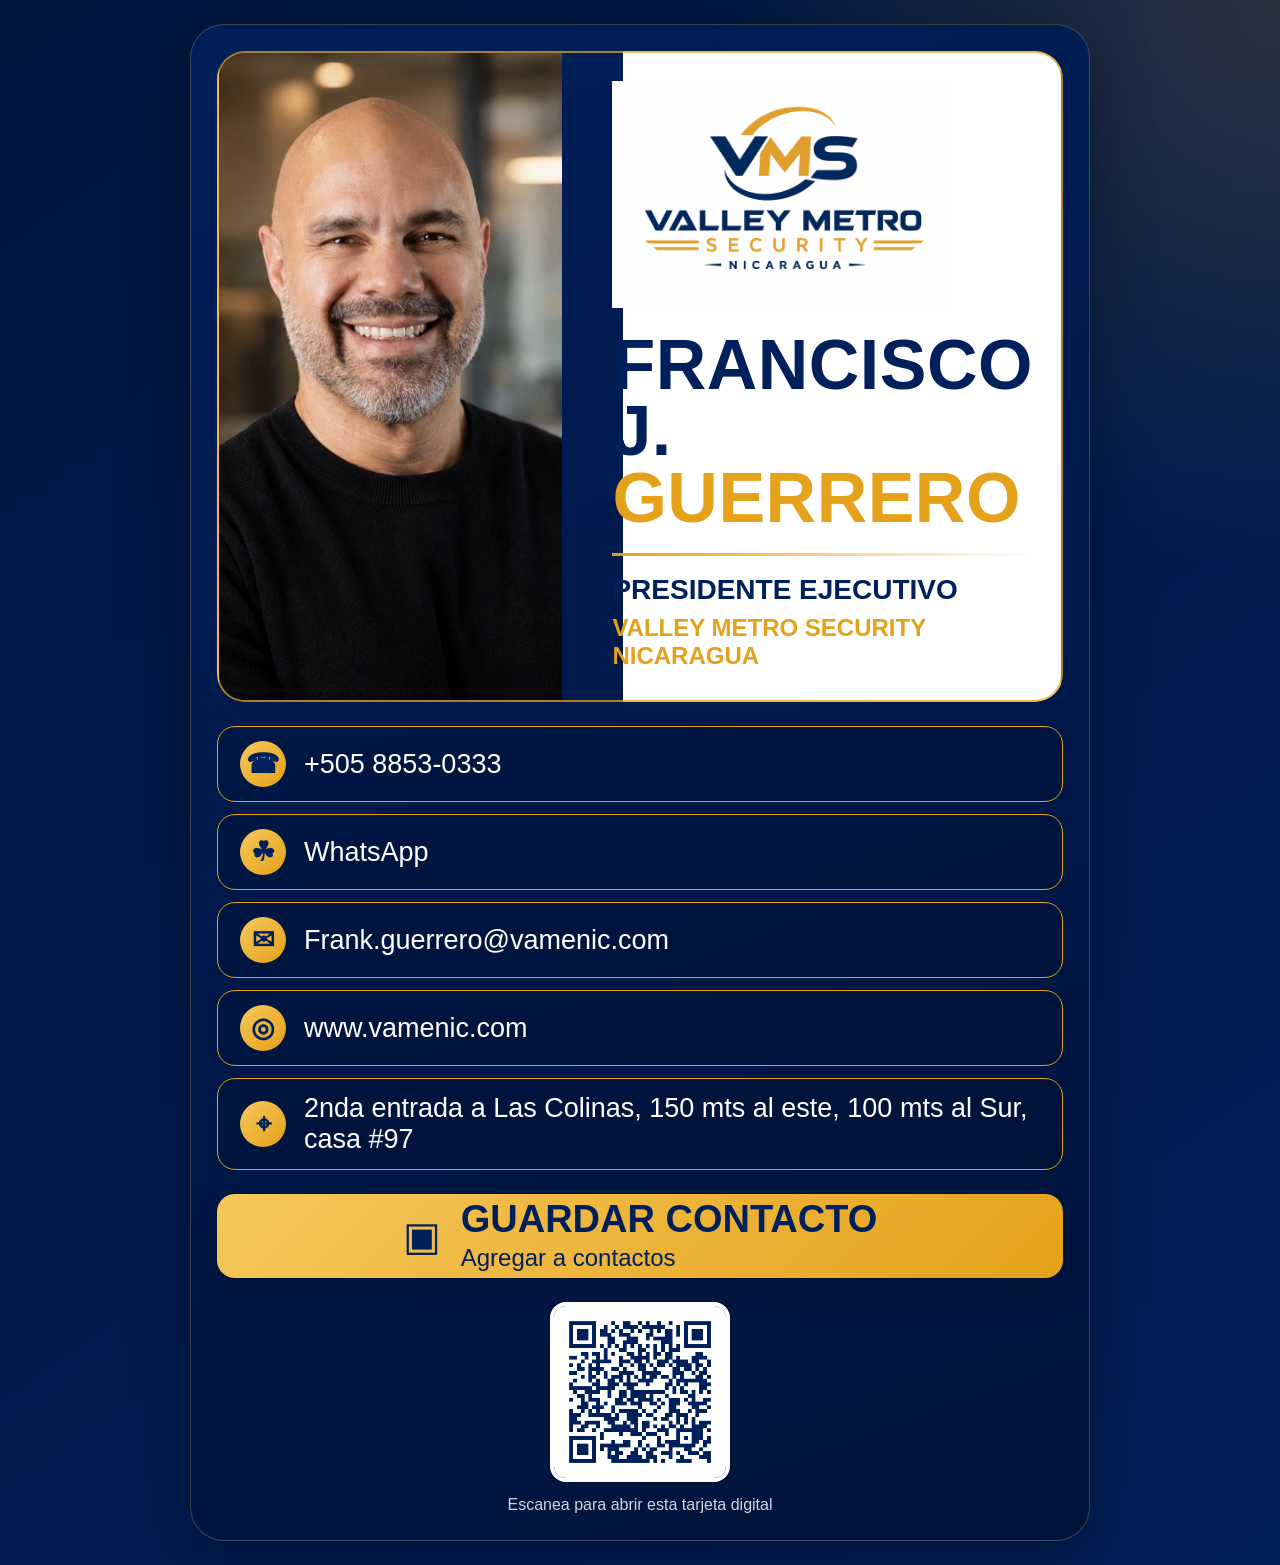
==== index.html @ ba55355c "Add files via upload" ====
<!doctype html>
<html lang="es">
<head>
  <meta charset="utf-8">
  <meta name="viewport" content="width=device-width, initial-scale=1">
  <title>Francisco J. Guerrero | Valley Metro Security Nicaragua</title>
  <meta name="description" content="Tarjeta digital de contacto de Francisco J. Guerrero, Presidente Ejecutivo de Valley Metro Security Nicaragua.">
  <link rel="stylesheet" href="style.css">
</head>
<body>
  <main class="card">
    <section class="hero">
      <div class="photo-wrap">
        <img src="assets/francisco-photo.jpg" alt="Francisco J. Guerrero" class="photo">
      </div>
      <div class="identity">
        <img src="assets/vms-logo.png" alt="Valley Metro Security Nicaragua" class="logo">
        <h1>Francisco J.<br><span>Guerrero</span></h1>
        <div class="divider"></div>
        <p class="title">Presidente Ejecutivo</p>
        <p class="company">Valley Metro Security Nicaragua</p>
      </div>
    </section>

    <section class="actions">
      <a class="action" href="tel:+50588530333"><span>☎</span><strong>+505 8853-0333</strong></a>
      <a class="action" href="https://wa.me/50588530333" target="_blank" rel="noopener"><span>☘</span><strong>WhatsApp</strong></a>
      <a class="action" href="mailto:Frank.guerrero@vamenic.com"><span>✉</span><strong>Frank.guerrero@vamenic.com</strong></a>
      <a class="action" href="https://www.vamenic.com" target="_blank" rel="noopener"><span>◎</span><strong>www.vamenic.com</strong></a>
      <a class="action" href="https://maps.google.com/?q=2nda%20entrada%20a%20Las%20Colinas%2C%20150%20mts%20al%20este%2C%20100%20mts%20al%20Sur%2C%20casa%20%2397%2C%20Nicaragua" target="_blank" rel="noopener"><span>⌖</span><strong>2nda entrada a Las Colinas, 150 mts al este, 100 mts al Sur, casa #97</strong></a>
    </section>

    <a class="save" href="francisco-guerrero.vcf" download>
      <span>▣</span>
      <div><strong>Guardar Contacto</strong><small>Agregar a contactos</small></div>
    </a>

    <section class="qr-section">
      <img src="assets/qr-code.png" alt="Código QR de contacto">
      <p>Escanea para abrir esta tarjeta digital</p>
    </section>
  </main>
</body>
</html>
---- style.css ----
:root{
  --navy:#00205B;
  --navy2:#00163f;
  --gold:#E5A11A;
  --gold2:#F5C85B;
  --white:#ffffff;
}
*{box-sizing:border-box}
body{
  margin:0;
  min-height:100vh;
  font-family:Arial, Helvetica, sans-serif;
  color:var(--white);
  background:
    radial-gradient(circle at top right, rgba(229,161,26,.18), transparent 28%),
    linear-gradient(145deg, var(--navy2), var(--navy));
  display:flex;
  justify-content:center;
  padding:24px 14px;
}
.card{
  width:min(100%, 900px);
  border-radius:34px;
  padding:26px;
  background:linear-gradient(160deg, rgba(0,32,91,.96), rgba(0,20,58,.98));
  box-shadow:0 18px 60px rgba(0,0,0,.35);
  border:1px solid rgba(245,200,91,.25);
}
.hero{
  display:grid;
  grid-template-columns:1fr 1fr;
  gap:22px;
  background:linear-gradient(90deg, transparent 0 48%, white 48% 100%);
  border-radius:28px;
  overflow:hidden;
  border:2px solid rgba(229,161,26,.75);
}
.photo-wrap{padding:0}
.photo{
  width:100%;
  height:100%;
  display:block;
  object-fit:cover;
}
.identity{
  color:var(--navy);
  padding:28px 28px 30px;
  display:flex;
  flex-direction:column;
  justify-content:center;
  align-items:flex-start;
}
.logo{
  width:100%;
  max-width:340px;
  height:auto;
  margin-bottom:24px;
}
h1{
  margin:0;
  font-size:clamp(34px, 7vw, 70px);
  line-height:.95;
  letter-spacing:.5px;
  text-transform:uppercase;
}
h1 span{color:var(--gold)}
.divider{
  width:100%;
  height:3px;
  background:linear-gradient(90deg, var(--gold), transparent);
  margin:22px 0 18px;
}
.title{
  margin:0 0 8px;
  font-weight:800;
  text-transform:uppercase;
  font-size:clamp(18px, 3vw, 28px);
}
.company{
  margin:0;
  color:var(--gold);
  text-transform:uppercase;
  font-weight:800;
  font-size:clamp(15px, 2.3vw, 24px);
}
.actions{
  display:grid;
  gap:12px;
  margin-top:24px;
}
.action{
  min-height:72px;
  display:flex;
  align-items:center;
  gap:18px;
  padding:14px 22px;
  color:white;
  text-decoration:none;
  border:1.5px solid var(--gold);
  border-radius:18px;
  background:rgba(0,0,0,.12);
  font-size:clamp(18px, 3vw, 27px);
}
.action span{
  display:grid;
  place-items:center;
  width:46px;
  height:46px;
  flex:0 0 46px;
  border-radius:50%;
  background:linear-gradient(135deg, var(--gold2), var(--gold));
  color:var(--navy);
  font-weight:900;
}
.action strong{font-weight:500}
.save{
  margin-top:24px;
  min-height:84px;
  display:flex;
  justify-content:center;
  align-items:center;
  gap:20px;
  text-decoration:none;
  color:var(--navy);
  border-radius:18px;
  background:linear-gradient(135deg, var(--gold2), var(--gold));
  box-shadow:0 12px 28px rgba(0,0,0,.18);
}
.save span{font-size:40px}
.save strong{
  display:block;
  text-transform:uppercase;
  font-size:clamp(24px, 4vw, 38px);
  line-height:1;
}
.save small{
  display:block;
  font-size:clamp(15px, 2.4vw, 24px);
  margin-top:6px;
}
.qr-section{
  margin-top:24px;
  text-align:center;
}
.qr-section img{
  width:180px;
  max-width:45%;
  border-radius:16px;
  border:4px solid white;
  background:white;
}
.qr-section p{
  margin:10px 0 0;
  color:rgba(255,255,255,.82);
  font-size:16px;
}
@media (max-width:720px){
  .card{padding:16px;border-radius:24px}
  .hero{
    grid-template-columns:1fr;
    background:white;
  }
  .photo{max-height:560px}
  .identity{align-items:center;text-align:center;padding:22px}
  .logo{max-width:280px}
  .divider{background:linear-gradient(90deg, transparent, var(--gold), transparent)}
  .action{min-height:64px;padding:12px 15px;gap:12px}
  .action span{width:42px;height:42px;flex-basis:42px}
}
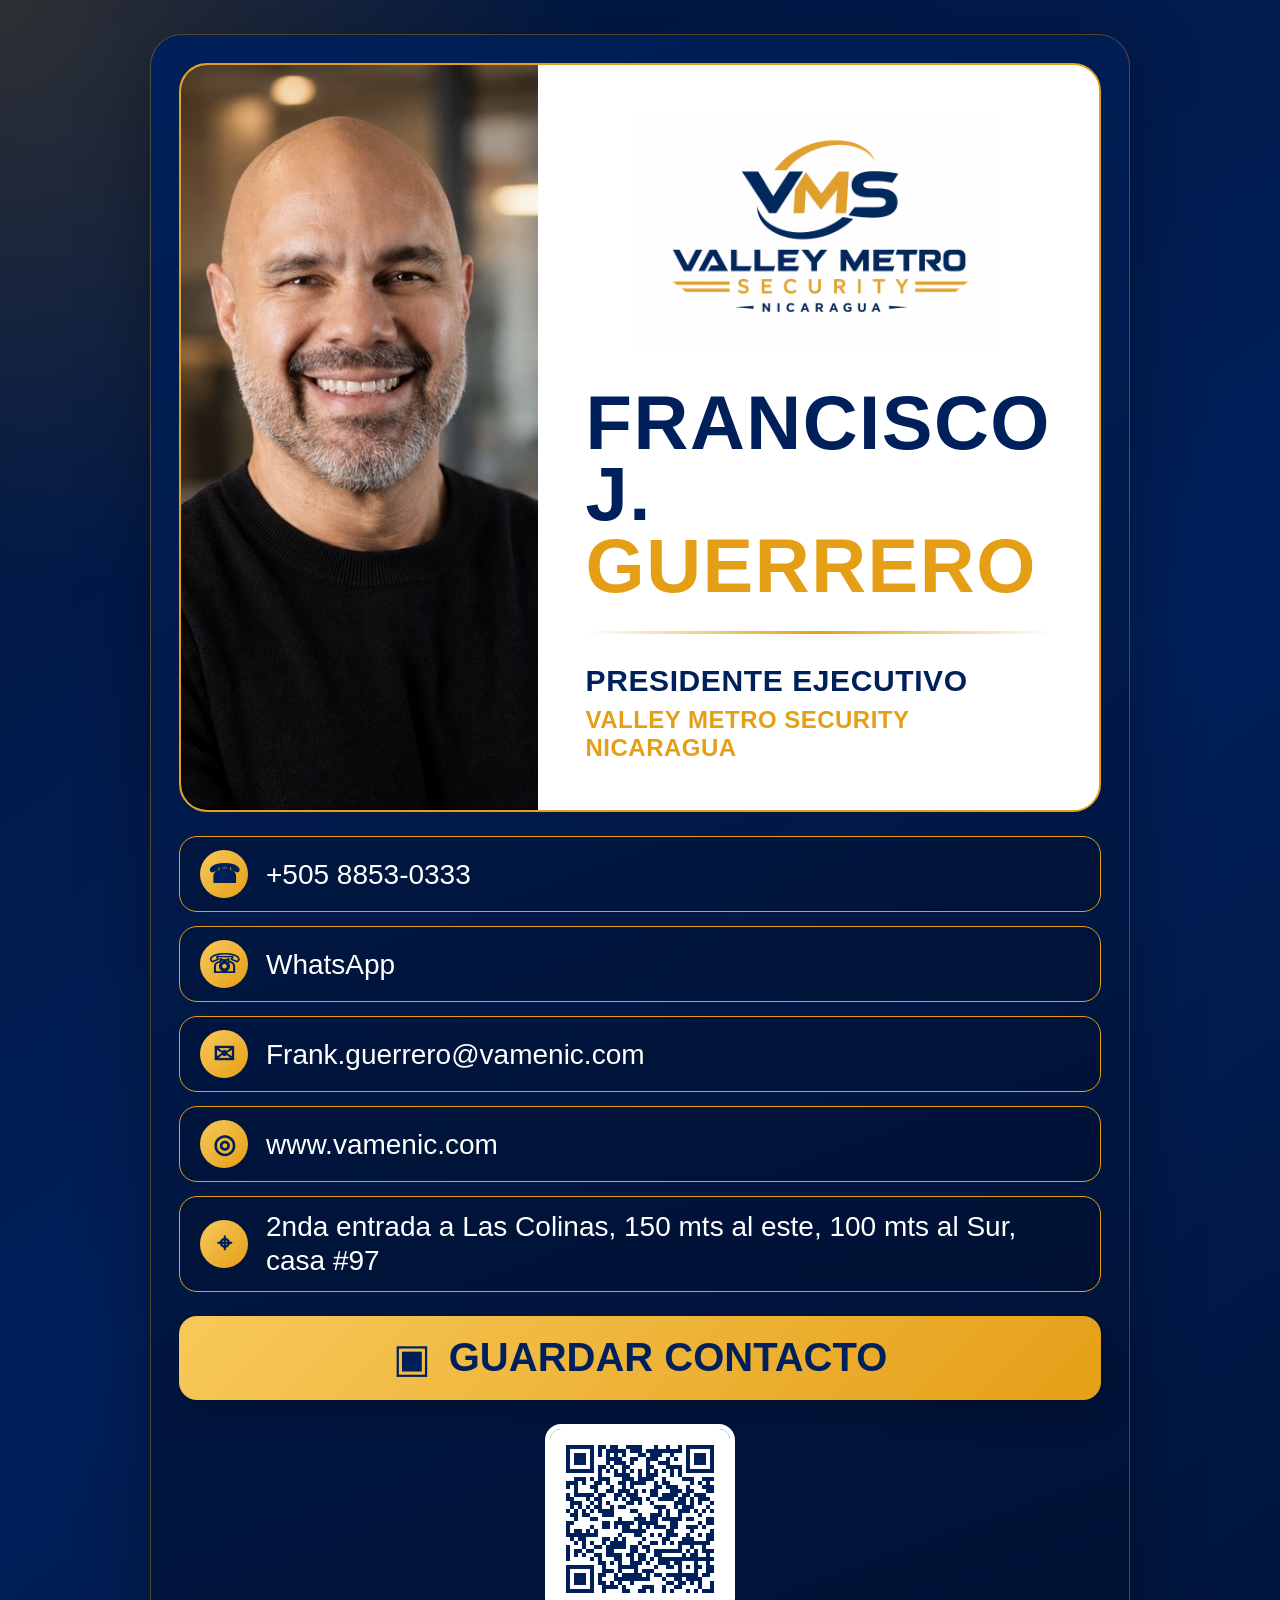
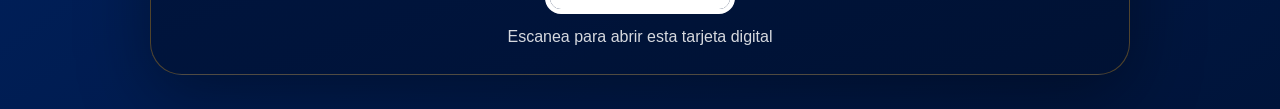
==== commit eab6f727: "Add files via upload" ====
--- a/index.html
+++ b/index.html
@@ -2,42 +2,33 @@
 <html lang="es">
 <head>
   <meta charset="utf-8">
-  <meta name="viewport" content="width=device-width, initial-scale=1">
+  <meta name="viewport" content="width=device-width, initial-scale=1, viewport-fit=cover">
   <title>Francisco J. Guerrero | Valley Metro Security Nicaragua</title>
-  <meta name="description" content="Tarjeta digital de contacto de Francisco J. Guerrero, Presidente Ejecutivo de Valley Metro Security Nicaragua.">
+  <meta name="theme-color" content="#00205B">
   <link rel="stylesheet" href="style.css">
 </head>
 <body>
-  <main class="card">
-    <section class="hero">
-      <div class="photo-wrap">
-        <img src="assets/francisco-photo.jpg" alt="Francisco J. Guerrero" class="photo">
+  <main class="page">
+    <section class="card">
+      <div class="top">
+        <div class="photoBox"><img src="assets/francisco-photo.jpg" alt="Francisco J. Guerrero"></div>
+        <div class="infoBox">
+          <img class="logo" src="assets/vms-logo.png" alt="Valley Metro Security Nicaragua">
+          <h1>Francisco J.<span>Guerrero</span></h1>
+          <div class="line"></div>
+          <p class="role">Presidente Ejecutivo</p>
+          <p class="company">Valley Metro Security Nicaragua</p>
+        </div>
       </div>
-      <div class="identity">
-        <img src="assets/vms-logo.png" alt="Valley Metro Security Nicaragua" class="logo">
-        <h1>Francisco J.<br><span>Guerrero</span></h1>
-        <div class="divider"></div>
-        <p class="title">Presidente Ejecutivo</p>
-        <p class="company">Valley Metro Security Nicaragua</p>
+      <div class="links">
+        <a href="tel:+50588530333"><span>☎</span><b>+505 8853-0333</b></a>
+        <a href="https://wa.me/50588530333" target="_blank" rel="noopener"><span>☏</span><b>WhatsApp</b></a>
+        <a href="mailto:Frank.guerrero@vamenic.com"><span>✉</span><b>Frank.guerrero@vamenic.com</b></a>
+        <a href="https://www.vamenic.com" target="_blank" rel="noopener"><span>◎</span><b>www.vamenic.com</b></a>
+        <a href="https://maps.google.com/?q=2nda%20entrada%20a%20Las%20Colinas%2C%20150%20mts%20al%20este%2C%20100%20mts%20al%20Sur%2C%20casa%20%2397%2C%20Nicaragua" target="_blank" rel="noopener"><span>⌖</span><b>2nda entrada a Las Colinas, 150 mts al este, 100 mts al Sur, casa #97</b></a>
       </div>
-    </section>
-
-    <section class="actions">
-      <a class="action" href="tel:+50588530333"><span>☎</span><strong>+505 8853-0333</strong></a>
-      <a class="action" href="https://wa.me/50588530333" target="_blank" rel="noopener"><span>☘</span><strong>WhatsApp</strong></a>
-      <a class="action" href="mailto:Frank.guerrero@vamenic.com"><span>✉</span><strong>Frank.guerrero@vamenic.com</strong></a>
-      <a class="action" href="https://www.vamenic.com" target="_blank" rel="noopener"><span>◎</span><strong>www.vamenic.com</strong></a>
-      <a class="action" href="https://maps.google.com/?q=2nda%20entrada%20a%20Las%20Colinas%2C%20150%20mts%20al%20este%2C%20100%20mts%20al%20Sur%2C%20casa%20%2397%2C%20Nicaragua" target="_blank" rel="noopener"><span>⌖</span><strong>2nda entrada a Las Colinas, 150 mts al este, 100 mts al Sur, casa #97</strong></a>
-    </section>
-
-    <a class="save" href="francisco-guerrero.vcf" download>
-      <span>▣</span>
-      <div><strong>Guardar Contacto</strong><small>Agregar a contactos</small></div>
-    </a>
-
-    <section class="qr-section">
-      <img src="assets/qr-code.png" alt="Código QR de contacto">
-      <p>Escanea para abrir esta tarjeta digital</p>
+      <a class="save" href="francisco-guerrero.vcf" download><span>▣</span><strong>Guardar Contacto</strong></a>
+      <div class="qr"><img src="assets/qr-vms-contact.png" alt="QR"><p>Escanea para abrir esta tarjeta digital</p></div>
     </section>
   </main>
 </body>
--- a/style.css
+++ b/style.css
@@ -1,170 +1,18 @@
-
-:root{
-  --navy:#00205B;
-  --navy2:#00163f;
-  --gold:#E5A11A;
-  --gold2:#F5C85B;
-  --white:#ffffff;
-}
-*{box-sizing:border-box}
-body{
-  margin:0;
-  min-height:100vh;
-  font-family:Arial, Helvetica, sans-serif;
-  color:var(--white);
-  background:
-    radial-gradient(circle at top right, rgba(229,161,26,.18), transparent 28%),
-    linear-gradient(145deg, var(--navy2), var(--navy));
-  display:flex;
-  justify-content:center;
-  padding:24px 14px;
-}
-.card{
-  width:min(100%, 900px);
-  border-radius:34px;
-  padding:26px;
-  background:linear-gradient(160deg, rgba(0,32,91,.96), rgba(0,20,58,.98));
-  box-shadow:0 18px 60px rgba(0,0,0,.35);
-  border:1px solid rgba(245,200,91,.25);
-}
-.hero{
-  display:grid;
-  grid-template-columns:1fr 1fr;
-  gap:22px;
-  background:linear-gradient(90deg, transparent 0 48%, white 48% 100%);
-  border-radius:28px;
-  overflow:hidden;
-  border:2px solid rgba(229,161,26,.75);
-}
-.photo-wrap{padding:0}
-.photo{
-  width:100%;
-  height:100%;
-  display:block;
-  object-fit:cover;
-}
-.identity{
-  color:var(--navy);
-  padding:28px 28px 30px;
-  display:flex;
-  flex-direction:column;
-  justify-content:center;
-  align-items:flex-start;
-}
-.logo{
-  width:100%;
-  max-width:340px;
-  height:auto;
-  margin-bottom:24px;
-}
-h1{
-  margin:0;
-  font-size:clamp(34px, 7vw, 70px);
-  line-height:.95;
-  letter-spacing:.5px;
-  text-transform:uppercase;
-}
-h1 span{color:var(--gold)}
-.divider{
-  width:100%;
-  height:3px;
-  background:linear-gradient(90deg, var(--gold), transparent);
-  margin:22px 0 18px;
-}
-.title{
-  margin:0 0 8px;
-  font-weight:800;
-  text-transform:uppercase;
-  font-size:clamp(18px, 3vw, 28px);
-}
-.company{
-  margin:0;
-  color:var(--gold);
-  text-transform:uppercase;
-  font-weight:800;
-  font-size:clamp(15px, 2.3vw, 24px);
-}
-.actions{
-  display:grid;
-  gap:12px;
-  margin-top:24px;
-}
-.action{
-  min-height:72px;
-  display:flex;
-  align-items:center;
-  gap:18px;
-  padding:14px 22px;
-  color:white;
-  text-decoration:none;
-  border:1.5px solid var(--gold);
-  border-radius:18px;
-  background:rgba(0,0,0,.12);
-  font-size:clamp(18px, 3vw, 27px);
-}
-.action span{
-  display:grid;
-  place-items:center;
-  width:46px;
-  height:46px;
-  flex:0 0 46px;
-  border-radius:50%;
-  background:linear-gradient(135deg, var(--gold2), var(--gold));
-  color:var(--navy);
-  font-weight:900;
-}
-.action strong{font-weight:500}
-.save{
-  margin-top:24px;
-  min-height:84px;
-  display:flex;
-  justify-content:center;
-  align-items:center;
-  gap:20px;
-  text-decoration:none;
-  color:var(--navy);
-  border-radius:18px;
-  background:linear-gradient(135deg, var(--gold2), var(--gold));
-  box-shadow:0 12px 28px rgba(0,0,0,.18);
-}
-.save span{font-size:40px}
-.save strong{
-  display:block;
-  text-transform:uppercase;
-  font-size:clamp(24px, 4vw, 38px);
-  line-height:1;
-}
-.save small{
-  display:block;
-  font-size:clamp(15px, 2.4vw, 24px);
-  margin-top:6px;
-}
-.qr-section{
-  margin-top:24px;
-  text-align:center;
-}
-.qr-section img{
-  width:180px;
-  max-width:45%;
-  border-radius:16px;
-  border:4px solid white;
-  background:white;
-}
-.qr-section p{
-  margin:10px 0 0;
-  color:rgba(255,255,255,.82);
-  font-size:16px;
-}
-@media (max-width:720px){
-  .card{padding:16px;border-radius:24px}
-  .hero{
-    grid-template-columns:1fr;
-    background:white;
-  }
-  .photo{max-height:560px}
-  .identity{align-items:center;text-align:center;padding:22px}
-  .logo{max-width:280px}
-  .divider{background:linear-gradient(90deg, transparent, var(--gold), transparent)}
-  .action{min-height:64px;padding:12px 15px;gap:12px}
-  .action span{width:42px;height:42px;flex-basis:42px}
-}
+:root{--navy:#00205B;--navy-dark:#00143A;--gold:#E59F17;--gold-light:#F7C95A;--white:#fff}
+*{box-sizing:border-box} html,body{margin:0;width:100%;min-height:100%;font-family:Arial,Helvetica,sans-serif;background:#00143A;color:white}
+.page{min-height:100vh;padding:clamp(14px,3vw,34px);display:flex;justify-content:center;background:radial-gradient(circle at top left,rgba(229,159,23,.20),transparent 28%),linear-gradient(145deg,#00143A,#00205B 55%,#00143A)}
+.card{width:min(100%,980px);border:1px solid rgba(229,159,23,.35);border-radius:32px;padding:clamp(14px,2.7vw,28px);box-shadow:0 22px 70px rgba(0,0,0,.35);background:linear-gradient(160deg,rgba(0,32,91,.96),rgba(0,18,52,.98));overflow:hidden}
+.top{display:grid;grid-template-columns:minmax(280px,48%) 1fr;border:2px solid var(--gold);border-radius:28px;overflow:hidden;background:white}
+.photoBox{background:#111;min-height:420px}.photoBox img{width:100%;height:100%;object-fit:cover;display:block}
+.infoBox{background:white;color:var(--navy);padding:clamp(24px,4vw,48px);display:flex;flex-direction:column;justify-content:center}
+.logo{width:min(100%,360px);height:auto;margin:0 auto clamp(18px,3vw,34px);display:block}
+h1{margin:0;text-transform:uppercase;font-size:clamp(38px,7vw,76px);line-height:.94;letter-spacing:.02em} h1 span{display:block;color:var(--gold)}
+.line{width:100%;height:3px;background:linear-gradient(90deg,transparent,var(--gold),transparent);margin:clamp(18px,2.6vw,30px) 0}
+.role,.company{margin:0;text-transform:uppercase;font-weight:800;letter-spacing:.02em}.role{font-size:clamp(20px,3vw,30px)}.company{font-size:clamp(17px,2.4vw,24px);color:var(--gold);margin-top:8px}
+.links{display:grid;gap:14px;margin-top:24px}.links a{display:flex;align-items:center;gap:18px;min-height:72px;padding:13px 20px;color:white;text-decoration:none;border:1.5px solid var(--gold);border-radius:18px;background:rgba(0,0,0,.13);overflow:hidden}
+.links span{width:48px;height:48px;flex:0 0 48px;display:grid;place-items:center;border-radius:50%;color:var(--navy);font-weight:900;font-size:26px;background:linear-gradient(135deg,var(--gold-light),var(--gold))}
+.links b{font-weight:500;font-size:clamp(18px,3.2vw,28px);line-height:1.2;overflow-wrap:anywhere}
+.save{margin-top:24px;min-height:84px;border-radius:18px;text-decoration:none;display:flex;gap:18px;justify-content:center;align-items:center;background:linear-gradient(135deg,var(--gold-light),var(--gold));color:var(--navy);box-shadow:0 12px 32px rgba(0,0,0,.22)}
+.save span{font-size:40px}.save strong{text-transform:uppercase;font-size:clamp(24px,4.5vw,40px)}
+.qr{text-align:center;margin-top:24px}.qr img{width:190px;max-width:52vw;background:white;border-radius:16px;border:5px solid white}.qr p{margin:10px 0 0;color:rgba(255,255,255,.84)}
+@media(max-width:760px){.card{border-radius:24px;padding:14px}.top{grid-template-columns:1fr;border-radius:22px}.photoBox{min-height:auto}.photoBox img{height:auto;object-fit:contain}.infoBox{text-align:center;align-items:center;padding:22px 18px 26px}.logo{max-width:275px}.links a{min-height:64px;padding:12px 14px;gap:13px}.links span{width:42px;height:42px;flex-basis:42px;font-size:22px}.save{min-height:72px}}
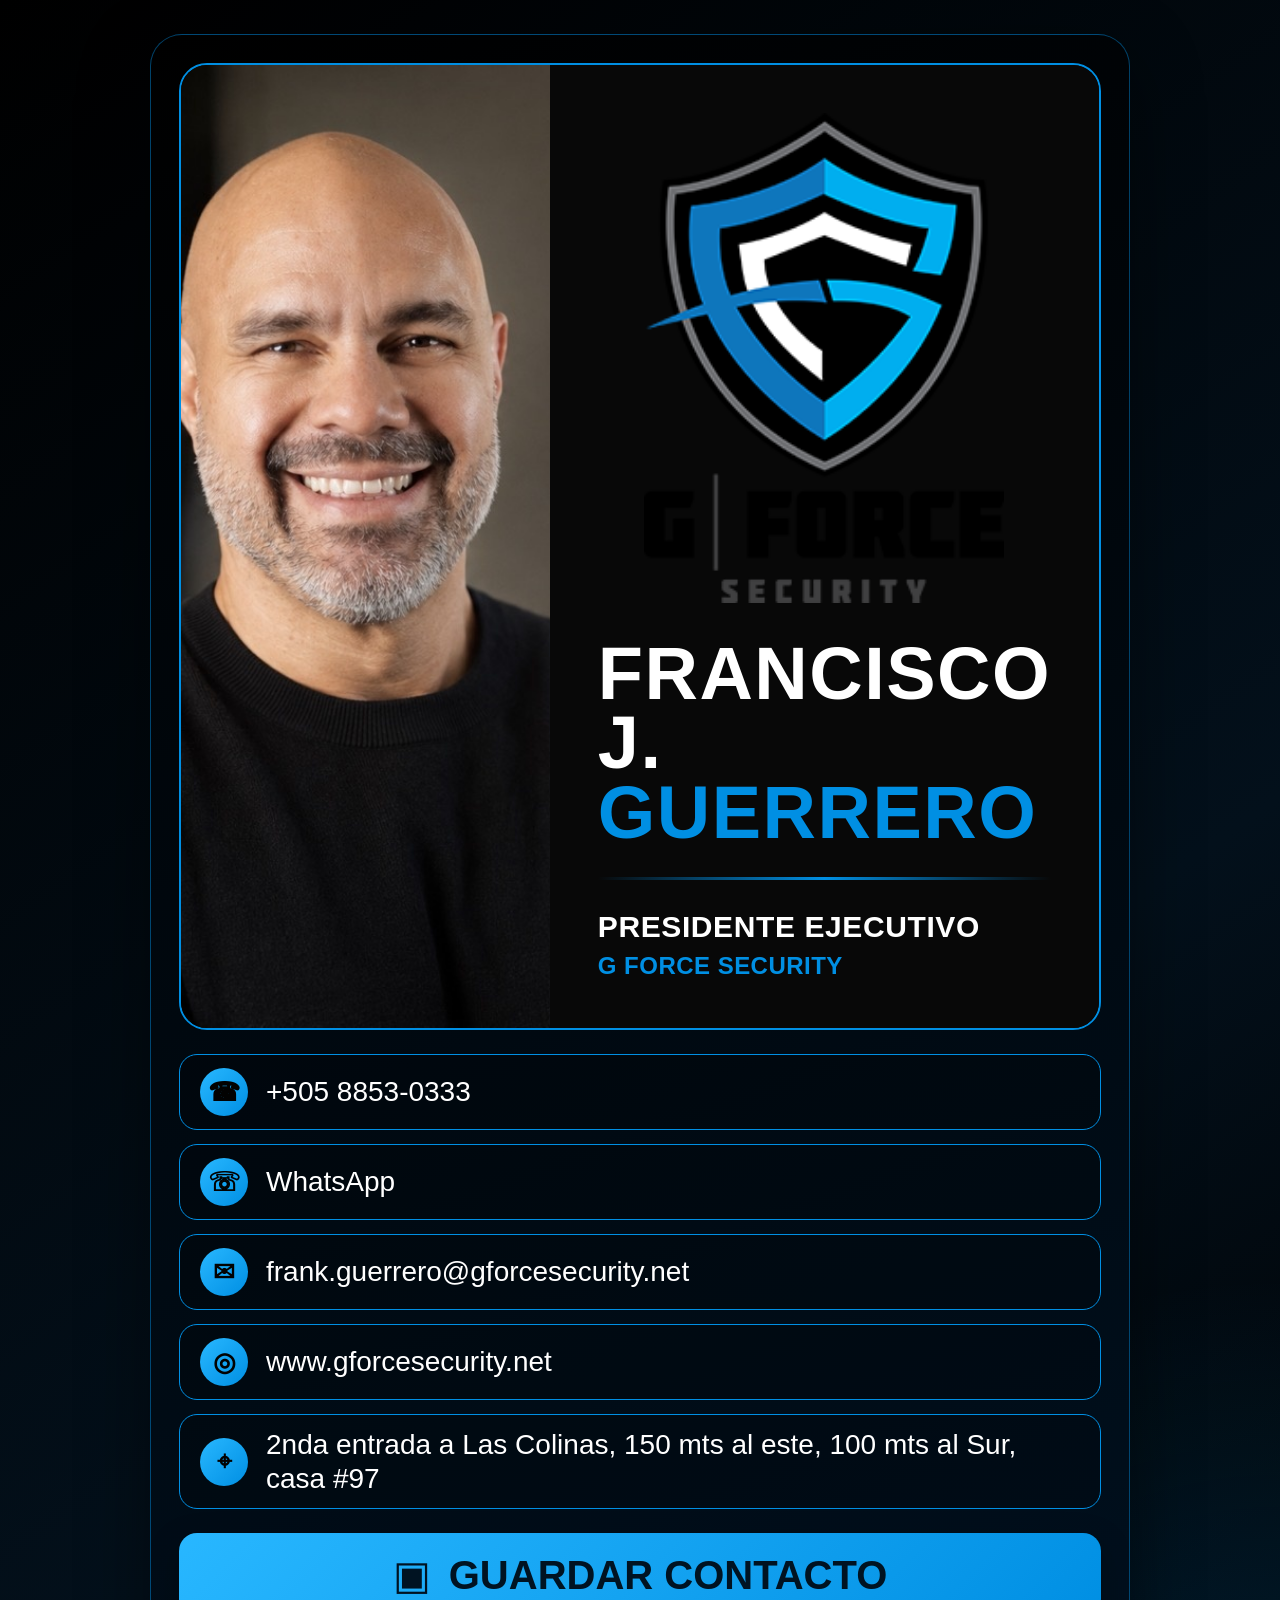
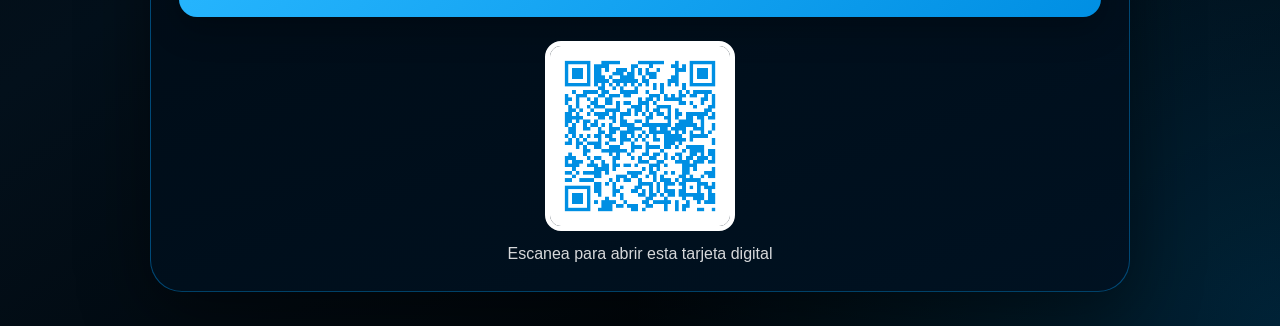
==== commit acba24b6: "Add files via upload" ====
--- a/index.html
+++ b/index.html
@@ -3,33 +3,41 @@
 <head>
   <meta charset="utf-8">
   <meta name="viewport" content="width=device-width, initial-scale=1, viewport-fit=cover">
-  <title>Francisco J. Guerrero | Valley Metro Security Nicaragua</title>
-  <meta name="theme-color" content="#00205B">
+  <title>Francisco J. Guerrero | G Force Security</title>
+  <meta name="theme-color" content="#050505">
   <link rel="stylesheet" href="style.css">
 </head>
-<body>
+<body class="gforce">
   <main class="page">
     <section class="card">
       <div class="top">
-        <div class="photoBox"><img src="assets/francisco-photo.jpg" alt="Francisco J. Guerrero"></div>
+        <div class="photoBox"><img src="assets/photo.jpg" alt="Francisco J. Guerrero"></div>
         <div class="infoBox">
-          <img class="logo" src="assets/vms-logo.png" alt="Valley Metro Security Nicaragua">
+          <img class="logo" src="assets/logo.png" alt="G Force Security">
           <h1>Francisco J.<span>Guerrero</span></h1>
           <div class="line"></div>
           <p class="role">Presidente Ejecutivo</p>
-          <p class="company">Valley Metro Security Nicaragua</p>
+          <p class="company">G Force Security</p>
         </div>
       </div>
+
       <div class="links">
         <a href="tel:+50588530333"><span>☎</span><b>+505 8853-0333</b></a>
         <a href="https://wa.me/50588530333" target="_blank" rel="noopener"><span>☏</span><b>WhatsApp</b></a>
-        <a href="mailto:Frank.guerrero@vamenic.com"><span>✉</span><b>Frank.guerrero@vamenic.com</b></a>
-        <a href="https://www.vamenic.com" target="_blank" rel="noopener"><span>◎</span><b>www.vamenic.com</b></a>
+        <a href="mailto:frank.guerrero@gforcesecurity.net"><span>✉</span><b>frank.guerrero@gforcesecurity.net</b></a>
+        <a href="https://www.gforcesecurity.net" target="_blank" rel="noopener"><span>◎</span><b>www.gforcesecurity.net</b></a>
         <a href="https://maps.google.com/?q=2nda%20entrada%20a%20Las%20Colinas%2C%20150%20mts%20al%20este%2C%20100%20mts%20al%20Sur%2C%20casa%20%2397%2C%20Nicaragua" target="_blank" rel="noopener"><span>⌖</span><b>2nda entrada a Las Colinas, 150 mts al este, 100 mts al Sur, casa #97</b></a>
       </div>
-      <a class="save" href="francisco-guerrero.vcf" download><span>▣</span><strong>Guardar Contacto</strong></a>
-      <div class="qr"><img src="assets/qr-vms-contact.png" alt="QR"><p>Escanea para abrir esta tarjeta digital</p></div>
+
+      <a class="save" href="francisco-guerrero-gforce.vcf" download>
+        <span>▣</span><strong>Guardar Contacto</strong>
+      </a>
+
+      <div class="qr">
+        <img src="assets/qr.png" alt="QR">
+        <p>Escanea para abrir esta tarjeta digital</p>
+      </div>
     </section>
   </main>
 </body>
-</html>
+</html>
--- a/style.css
+++ b/style.css
@@ -1,18 +1,21 @@
-:root{--navy:#00205B;--navy-dark:#00143A;--gold:#E59F17;--gold-light:#F7C95A;--white:#fff}
-*{box-sizing:border-box} html,body{margin:0;width:100%;min-height:100%;font-family:Arial,Helvetica,sans-serif;background:#00143A;color:white}
-.page{min-height:100vh;padding:clamp(14px,3vw,34px);display:flex;justify-content:center;background:radial-gradient(circle at top left,rgba(229,159,23,.20),transparent 28%),linear-gradient(145deg,#00143A,#00205B 55%,#00143A)}
-.card{width:min(100%,980px);border:1px solid rgba(229,159,23,.35);border-radius:32px;padding:clamp(14px,2.7vw,28px);box-shadow:0 22px 70px rgba(0,0,0,.35);background:linear-gradient(160deg,rgba(0,32,91,.96),rgba(0,18,52,.98));overflow:hidden}
-.top{display:grid;grid-template-columns:minmax(280px,48%) 1fr;border:2px solid var(--gold);border-radius:28px;overflow:hidden;background:white}
+:root{--accent:#008FE3;--accent2:#28B7FF;--bg:#050505;--panel:#080808;--white:#fff}
+body.profoam{--accent:#F36C0A;--accent2:#FF9C3A;--bg:#001A37;--panel:#00224A}
+*{box-sizing:border-box} html,body{margin:0;width:100%;min-height:100%;font-family:Arial,Helvetica,sans-serif;color:white;background:var(--bg)}
+.page{min-height:100vh;padding:clamp(14px,3vw,34px);display:flex;justify-content:center;background:radial-gradient(circle at bottom right,color-mix(in srgb,var(--accent) 22%,transparent),transparent 28%),linear-gradient(145deg,var(--bg),#001a35 60%,var(--bg))}
+body.gforce .page{background:radial-gradient(circle at bottom right,rgba(0,143,227,.24),transparent 28%),linear-gradient(145deg,#000,#03101b 60%,#000)}
+.card{width:min(100%,980px);border:1px solid color-mix(in srgb,var(--accent) 45%,transparent);border-radius:32px;padding:clamp(14px,2.7vw,28px);box-shadow:0 22px 70px rgba(0,0,0,.45);background:linear-gradient(160deg,rgba(0,0,0,.96),rgba(0,18,34,.98));overflow:hidden}
+body.profoam .card{background:linear-gradient(160deg,rgba(0,32,70,.96),rgba(0,18,40,.98))}
+.top{display:grid;grid-template-columns:minmax(280px,48%) 1fr;border:2px solid var(--accent);border-radius:28px;overflow:hidden;background:var(--panel)}
 .photoBox{background:#111;min-height:420px}.photoBox img{width:100%;height:100%;object-fit:cover;display:block}
-.infoBox{background:white;color:var(--navy);padding:clamp(24px,4vw,48px);display:flex;flex-direction:column;justify-content:center}
-.logo{width:min(100%,360px);height:auto;margin:0 auto clamp(18px,3vw,34px);display:block}
-h1{margin:0;text-transform:uppercase;font-size:clamp(38px,7vw,76px);line-height:.94;letter-spacing:.02em} h1 span{display:block;color:var(--gold)}
-.line{width:100%;height:3px;background:linear-gradient(90deg,transparent,var(--gold),transparent);margin:clamp(18px,2.6vw,30px) 0}
-.role,.company{margin:0;text-transform:uppercase;font-weight:800;letter-spacing:.02em}.role{font-size:clamp(20px,3vw,30px)}.company{font-size:clamp(17px,2.4vw,24px);color:var(--gold);margin-top:8px}
-.links{display:grid;gap:14px;margin-top:24px}.links a{display:flex;align-items:center;gap:18px;min-height:72px;padding:13px 20px;color:white;text-decoration:none;border:1.5px solid var(--gold);border-radius:18px;background:rgba(0,0,0,.13);overflow:hidden}
-.links span{width:48px;height:48px;flex:0 0 48px;display:grid;place-items:center;border-radius:50%;color:var(--navy);font-weight:900;font-size:26px;background:linear-gradient(135deg,var(--gold-light),var(--gold))}
+.infoBox{background:var(--panel);color:white;padding:clamp(24px,4vw,48px);display:flex;flex-direction:column;justify-content:center}
+.logo{width:min(100%,360px);height:auto;margin:0 auto clamp(20px,3vw,36px);display:block}
+h1{margin:0;text-transform:uppercase;font-size:clamp(36px,7vw,74px);line-height:.94;letter-spacing:.02em} h1 span{display:block;color:var(--accent)}
+.line{width:100%;height:3px;background:linear-gradient(90deg,transparent,var(--accent),transparent);margin:clamp(18px,2.6vw,30px) 0}
+.role,.company{margin:0;text-transform:uppercase;font-weight:800;letter-spacing:.02em}.role{font-size:clamp(20px,3vw,30px)}.company{font-size:clamp(17px,2.4vw,24px);color:var(--accent);margin-top:8px}
+.links{display:grid;gap:14px;margin-top:24px}.links a{display:flex;align-items:center;gap:18px;min-height:72px;padding:13px 20px;color:white;text-decoration:none;border:1.5px solid var(--accent);border-radius:18px;background:rgba(0,0,0,.20);overflow:hidden}
+.links span{width:48px;height:48px;flex:0 0 48px;display:grid;place-items:center;border-radius:50%;color:#020202;font-weight:900;font-size:26px;background:linear-gradient(135deg,var(--accent2),var(--accent))}
 .links b{font-weight:500;font-size:clamp(18px,3.2vw,28px);line-height:1.2;overflow-wrap:anywhere}
-.save{margin-top:24px;min-height:84px;border-radius:18px;text-decoration:none;display:flex;gap:18px;justify-content:center;align-items:center;background:linear-gradient(135deg,var(--gold-light),var(--gold));color:var(--navy);box-shadow:0 12px 32px rgba(0,0,0,.22)}
+.save{margin-top:24px;min-height:84px;border-radius:18px;text-decoration:none;display:flex;gap:18px;justify-content:center;align-items:center;background:linear-gradient(135deg,var(--accent2),var(--accent));color:#001322;box-shadow:0 12px 32px rgba(0,0,0,.25)}
 .save span{font-size:40px}.save strong{text-transform:uppercase;font-size:clamp(24px,4.5vw,40px)}
 .qr{text-align:center;margin-top:24px}.qr img{width:190px;max-width:52vw;background:white;border-radius:16px;border:5px solid white}.qr p{margin:10px 0 0;color:rgba(255,255,255,.84)}
 @media(max-width:760px){.card{border-radius:24px;padding:14px}.top{grid-template-columns:1fr;border-radius:22px}.photoBox{min-height:auto}.photoBox img{height:auto;object-fit:contain}.infoBox{text-align:center;align-items:center;padding:22px 18px 26px}.logo{max-width:275px}.links a{min-height:64px;padding:12px 14px;gap:13px}.links span{width:42px;height:42px;flex-basis:42px;font-size:22px}.save{min-height:72px}}
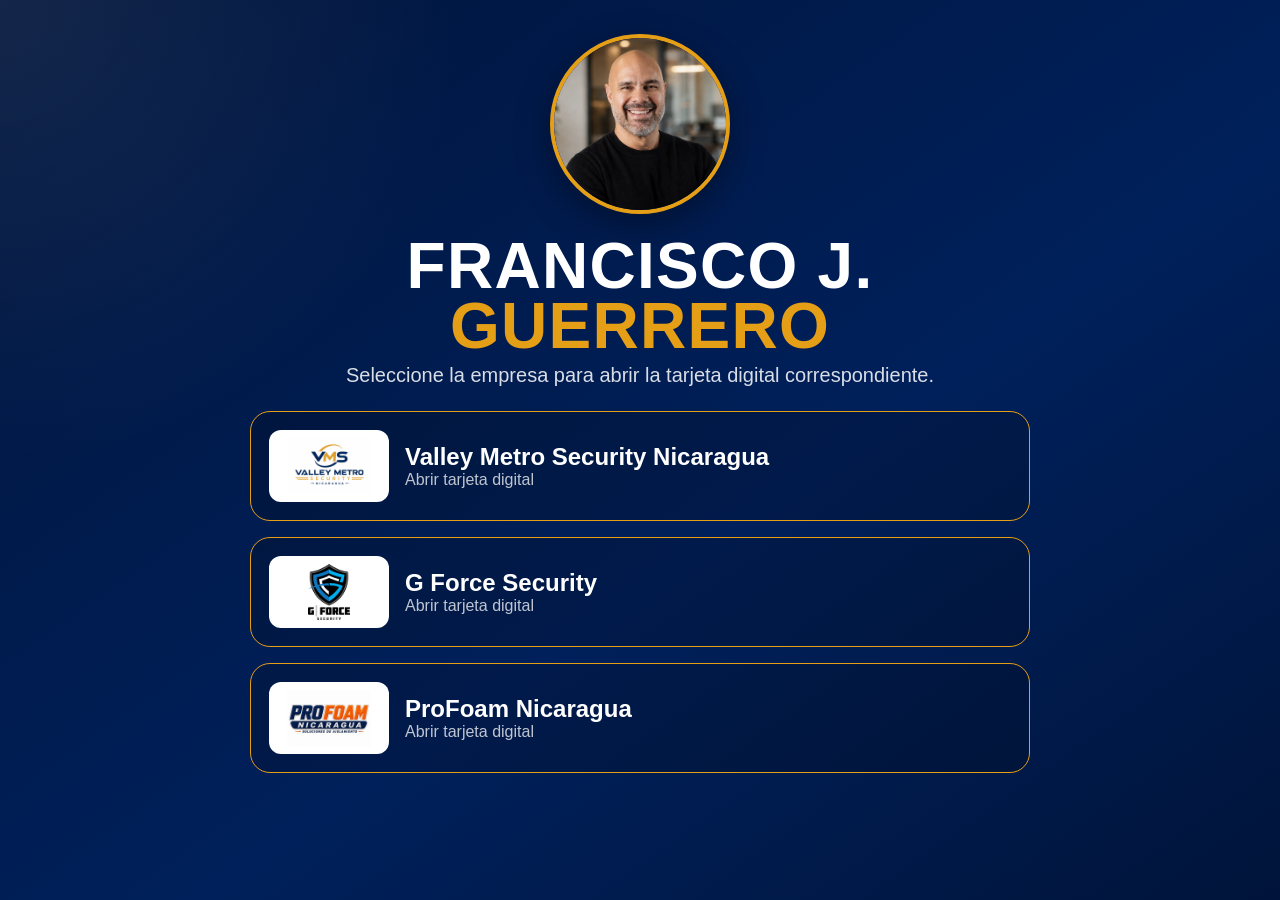
==== commit f967fdee: "Add files via upload" ====
--- a/index.html
+++ b/index.html
@@ -1,43 +1,10 @@
 <!doctype html>
-<html lang="es">
-<head>
-  <meta charset="utf-8">
-  <meta name="viewport" content="width=device-width, initial-scale=1, viewport-fit=cover">
-  <title>Francisco J. Guerrero | G Force Security</title>
-  <meta name="theme-color" content="#050505">
-  <link rel="stylesheet" href="style.css">
-</head>
-<body class="gforce">
-  <main class="page">
-    <section class="card">
-      <div class="top">
-        <div class="photoBox"><img src="assets/photo.jpg" alt="Francisco J. Guerrero"></div>
-        <div class="infoBox">
-          <img class="logo" src="assets/logo.png" alt="G Force Security">
-          <h1>Francisco J.<span>Guerrero</span></h1>
-          <div class="line"></div>
-          <p class="role">Presidente Ejecutivo</p>
-          <p class="company">G Force Security</p>
-        </div>
-      </div>
-
-      <div class="links">
-        <a href="tel:+50588530333"><span>☎</span><b>+505 8853-0333</b></a>
-        <a href="https://wa.me/50588530333" target="_blank" rel="noopener"><span>☏</span><b>WhatsApp</b></a>
-        <a href="mailto:frank.guerrero@gforcesecurity.net"><span>✉</span><b>frank.guerrero@gforcesecurity.net</b></a>
-        <a href="https://www.gforcesecurity.net" target="_blank" rel="noopener"><span>◎</span><b>www.gforcesecurity.net</b></a>
-        <a href="https://maps.google.com/?q=2nda%20entrada%20a%20Las%20Colinas%2C%20150%20mts%20al%20este%2C%20100%20mts%20al%20Sur%2C%20casa%20%2397%2C%20Nicaragua" target="_blank" rel="noopener"><span>⌖</span><b>2nda entrada a Las Colinas, 150 mts al este, 100 mts al Sur, casa #97</b></a>
-      </div>
-
-      <a class="save" href="francisco-guerrero-gforce.vcf" download>
-        <span>▣</span><strong>Guardar Contacto</strong>
-      </a>
-
-      <div class="qr">
-        <img src="assets/qr.png" alt="QR">
-        <p>Escanea para abrir esta tarjeta digital</p>
-      </div>
-    </section>
-  </main>
-</body>
-</html>+<html lang="es"><head><meta charset="utf-8"><meta name="viewport" content="width=device-width, initial-scale=1"><title>Francisco J. Guerrero | Contacto Ejecutivo</title><link rel="stylesheet" href="style.css"></head>
+<body><main class="page"><section class="home">
+<img class="portrait" src="assets/francisco.jpg" alt="Francisco J. Guerrero">
+<h1>Francisco J.<span>Guerrero</span></h1>
+<p>Seleccione la empresa para abrir la tarjeta digital correspondiente.</p>
+<div class="company-grid"><a class="company-card" href="valleymetro/"><img src="assets/valleymetro-logo.png" alt="Valley Metro Security Nicaragua"><div><strong>Valley Metro Security Nicaragua</strong><span>Abrir tarjeta digital</span></div></a>
+<a class="company-card" href="gforce/"><img src="assets/gforce-logo.png" alt="G Force Security"><div><strong>G Force Security</strong><span>Abrir tarjeta digital</span></div></a>
+<a class="company-card" href="profoam/"><img src="assets/profoam-logo.jpg" alt="ProFoam Nicaragua"><div><strong>ProFoam Nicaragua</strong><span>Abrir tarjeta digital</span></div></a></div>
+</section></main></body></html>
--- a/style.css
+++ b/style.css
@@ -1,21 +1,27 @@
-:root{--accent:#008FE3;--accent2:#28B7FF;--bg:#050505;--panel:#080808;--white:#fff}
-body.profoam{--accent:#F36C0A;--accent2:#FF9C3A;--bg:#001A37;--panel:#00224A}
-*{box-sizing:border-box} html,body{margin:0;width:100%;min-height:100%;font-family:Arial,Helvetica,sans-serif;color:white;background:var(--bg)}
-.page{min-height:100vh;padding:clamp(14px,3vw,34px);display:flex;justify-content:center;background:radial-gradient(circle at bottom right,color-mix(in srgb,var(--accent) 22%,transparent),transparent 28%),linear-gradient(145deg,var(--bg),#001a35 60%,var(--bg))}
-body.gforce .page{background:radial-gradient(circle at bottom right,rgba(0,143,227,.24),transparent 28%),linear-gradient(145deg,#000,#03101b 60%,#000)}
-.card{width:min(100%,980px);border:1px solid color-mix(in srgb,var(--accent) 45%,transparent);border-radius:32px;padding:clamp(14px,2.7vw,28px);box-shadow:0 22px 70px rgba(0,0,0,.45);background:linear-gradient(160deg,rgba(0,0,0,.96),rgba(0,18,34,.98));overflow:hidden}
+:root{--accent:#E59F17;--accent2:#F7C95A;--bg:#00143A;--panel:#fff;--text:#00205B}
+body.gforce{--accent:#008FE3;--accent2:#28B7FF;--bg:#050505;--panel:#080808;--text:#fff}
+body.profoam{--accent:#F36C0A;--accent2:#FF9C3A;--bg:#001A37;--panel:#00224A;--text:#fff}
+*{box-sizing:border-box}html,body{margin:0;min-height:100%;font-family:Arial,Helvetica,sans-serif;color:white;background:var(--bg)}
+.page{min-height:100vh;padding:clamp(14px,3vw,34px);display:flex;justify-content:center;background:radial-gradient(circle at top left,rgba(255,255,255,.08),transparent 30%),linear-gradient(145deg,var(--bg),#00205B 58%,var(--bg))}
+body.gforce .page{background:linear-gradient(145deg,#000,#03101b 60%,#000)}
+.card{width:min(100%,980px);border:1px solid color-mix(in srgb,var(--accent) 45%,transparent);border-radius:32px;padding:clamp(14px,2.7vw,28px);box-shadow:0 22px 70px rgba(0,0,0,.45);background:linear-gradient(160deg,rgba(0,32,91,.96),rgba(0,18,52,.98));overflow:hidden}
+body.gforce .card{background:linear-gradient(160deg,rgba(0,0,0,.96),rgba(0,18,34,.98))}
 body.profoam .card{background:linear-gradient(160deg,rgba(0,32,70,.96),rgba(0,18,40,.98))}
 .top{display:grid;grid-template-columns:minmax(280px,48%) 1fr;border:2px solid var(--accent);border-radius:28px;overflow:hidden;background:var(--panel)}
 .photoBox{background:#111;min-height:420px}.photoBox img{width:100%;height:100%;object-fit:cover;display:block}
-.infoBox{background:var(--panel);color:white;padding:clamp(24px,4vw,48px);display:flex;flex-direction:column;justify-content:center}
+.infoBox{background:var(--panel);color:var(--text);padding:clamp(24px,4vw,48px);display:flex;flex-direction:column;justify-content:center}
 .logo{width:min(100%,360px);height:auto;margin:0 auto clamp(20px,3vw,36px);display:block}
-h1{margin:0;text-transform:uppercase;font-size:clamp(36px,7vw,74px);line-height:.94;letter-spacing:.02em} h1 span{display:block;color:var(--accent)}
+h1{margin:0;text-transform:uppercase;font-size:clamp(36px,7vw,74px);line-height:.94;letter-spacing:.02em}h1 span{display:block;color:var(--accent)}
 .line{width:100%;height:3px;background:linear-gradient(90deg,transparent,var(--accent),transparent);margin:clamp(18px,2.6vw,30px) 0}
-.role,.company{margin:0;text-transform:uppercase;font-weight:800;letter-spacing:.02em}.role{font-size:clamp(20px,3vw,30px)}.company{font-size:clamp(17px,2.4vw,24px);color:var(--accent);margin-top:8px}
-.links{display:grid;gap:14px;margin-top:24px}.links a{display:flex;align-items:center;gap:18px;min-height:72px;padding:13px 20px;color:white;text-decoration:none;border:1.5px solid var(--accent);border-radius:18px;background:rgba(0,0,0,.20);overflow:hidden}
+.role,.company{margin:0;text-transform:uppercase;font-weight:800}.role{font-size:clamp(20px,3vw,30px)}.company{font-size:clamp(17px,2.4vw,24px);color:var(--accent);margin-top:8px}
+.links{display:grid;gap:14px;margin-top:24px}.links a{display:flex;align-items:center;gap:18px;min-height:72px;padding:13px 20px;color:white;text-decoration:none;border:1.5px solid var(--accent);border-radius:18px;background:rgba(0,0,0,.20)}
 .links span{width:48px;height:48px;flex:0 0 48px;display:grid;place-items:center;border-radius:50%;color:#020202;font-weight:900;font-size:26px;background:linear-gradient(135deg,var(--accent2),var(--accent))}
 .links b{font-weight:500;font-size:clamp(18px,3.2vw,28px);line-height:1.2;overflow-wrap:anywhere}
-.save{margin-top:24px;min-height:84px;border-radius:18px;text-decoration:none;display:flex;gap:18px;justify-content:center;align-items:center;background:linear-gradient(135deg,var(--accent2),var(--accent));color:#001322;box-shadow:0 12px 32px rgba(0,0,0,.25)}
+.save{margin-top:24px;min-height:84px;border-radius:18px;text-decoration:none;display:flex;gap:18px;justify-content:center;align-items:center;background:linear-gradient(135deg,var(--accent2),var(--accent));color:#001322;box-shadow:0 12px 32px rgba(0,0,0,.22)}
 .save span{font-size:40px}.save strong{text-transform:uppercase;font-size:clamp(24px,4.5vw,40px)}
 .qr{text-align:center;margin-top:24px}.qr img{width:190px;max-width:52vw;background:white;border-radius:16px;border:5px solid white}.qr p{margin:10px 0 0;color:rgba(255,255,255,.84)}
-@media(max-width:760px){.card{border-radius:24px;padding:14px}.top{grid-template-columns:1fr;border-radius:22px}.photoBox{min-height:auto}.photoBox img{height:auto;object-fit:contain}.infoBox{text-align:center;align-items:center;padding:22px 18px 26px}.logo{max-width:275px}.links a{min-height:64px;padding:12px 14px;gap:13px}.links span{width:42px;height:42px;flex-basis:42px;font-size:22px}.save{min-height:72px}}
+.home{width:min(100%,780px);text-align:center}.home .portrait{width:180px;height:180px;border-radius:50%;object-fit:cover;border:4px solid var(--accent);box-shadow:0 12px 35px rgba(0,0,0,.35)}
+.home h1{font-size:clamp(36px,7vw,64px);margin:18px 0 8px}.home p{font-size:20px;color:rgba(255,255,255,.85);margin:0 0 24px}
+.company-grid{display:grid;gap:16px}.company-card{display:flex;align-items:center;gap:16px;text-decoration:none;color:white;text-align:left;padding:18px;border:1.5px solid var(--accent);border-radius:20px;background:rgba(0,0,0,.18)}
+.company-card img{width:120px;max-height:72px;object-fit:contain;background:white;border-radius:12px;padding:8px}.company-card strong{display:block;font-size:24px}.company-card span{color:rgba(255,255,255,.75)}
+@media(max-width:760px){.card{border-radius:24px;padding:14px}.top{grid-template-columns:1fr;border-radius:22px}.photoBox{min-height:auto}.photoBox img{height:auto;object-fit:contain}.infoBox{text-align:center;align-items:center;padding:22px 18px 26px}.logo{max-width:275px}.links a{min-height:64px;padding:12px 14px;gap:13px}.links span{width:42px;height:42px;flex-basis:42px;font-size:22px}.save{min-height:72px}.company-card{flex-direction:column;text-align:center}.company-card img{width:170px}}
